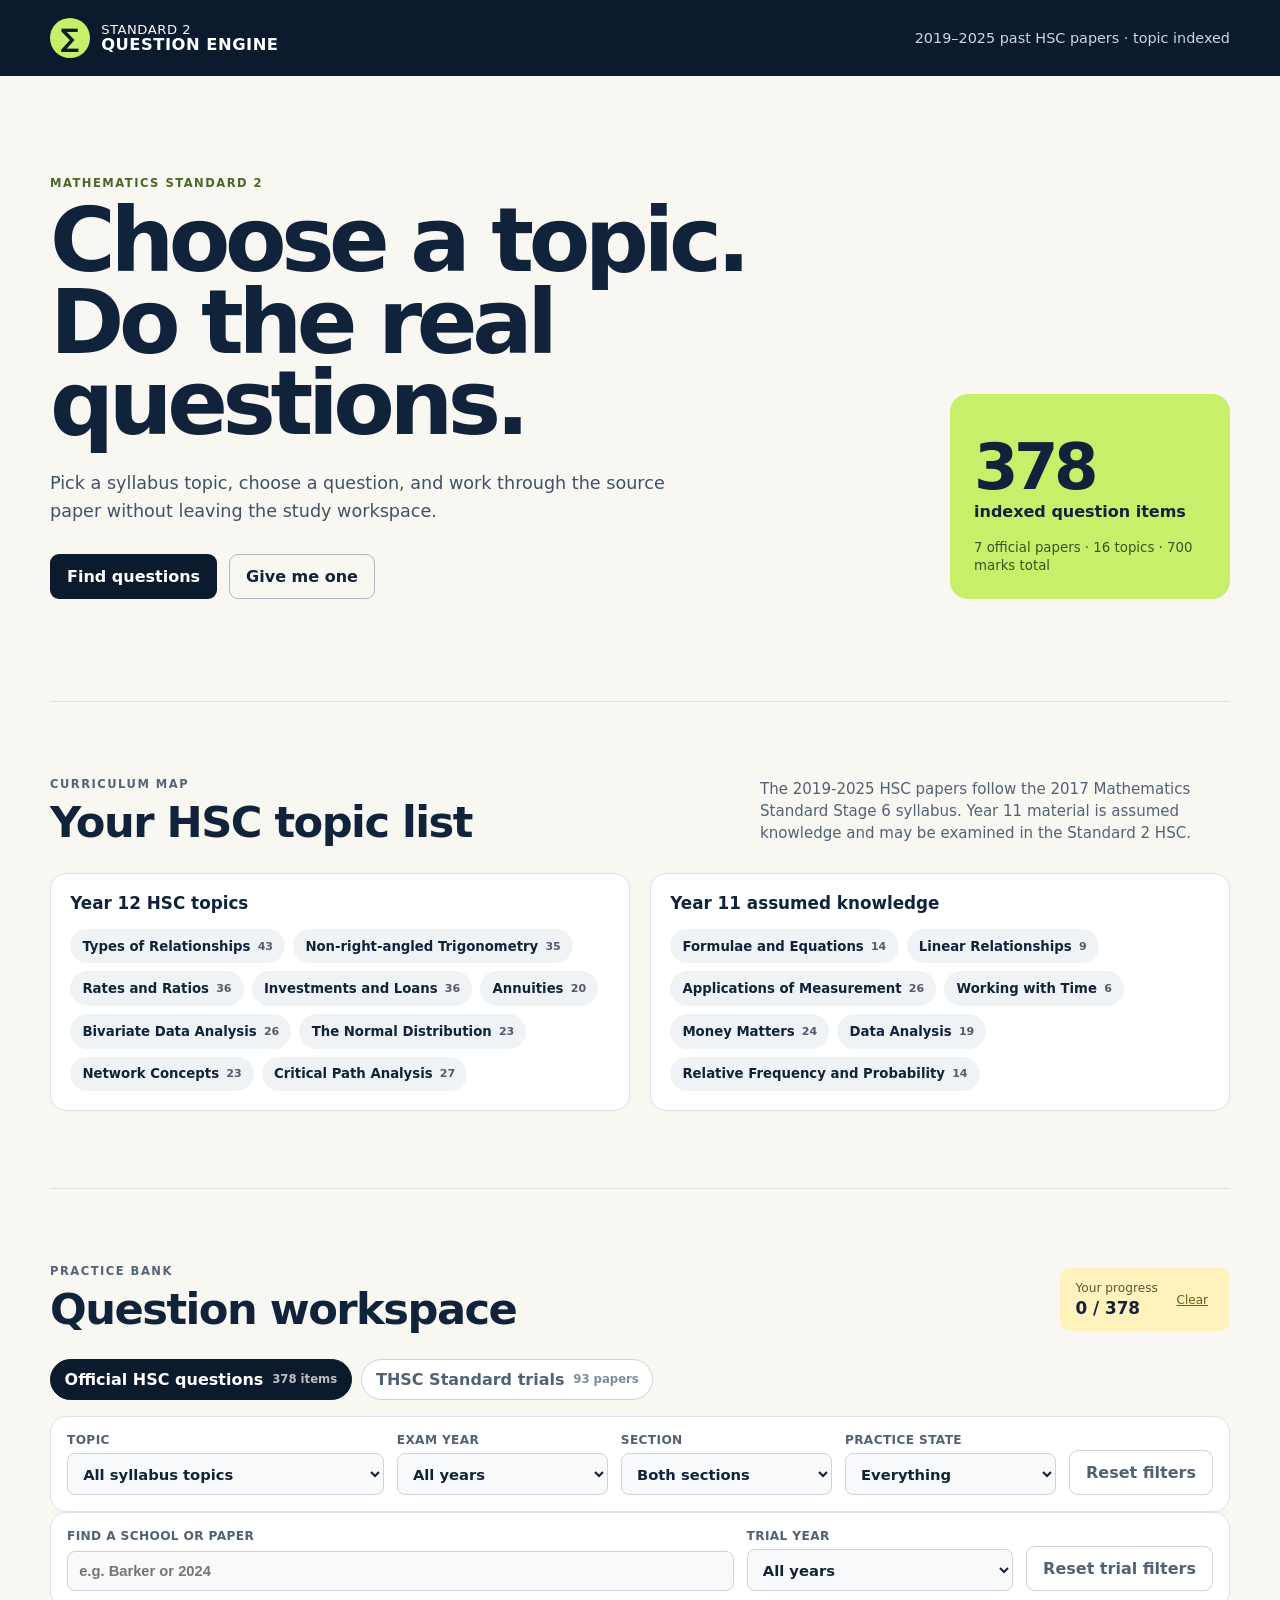
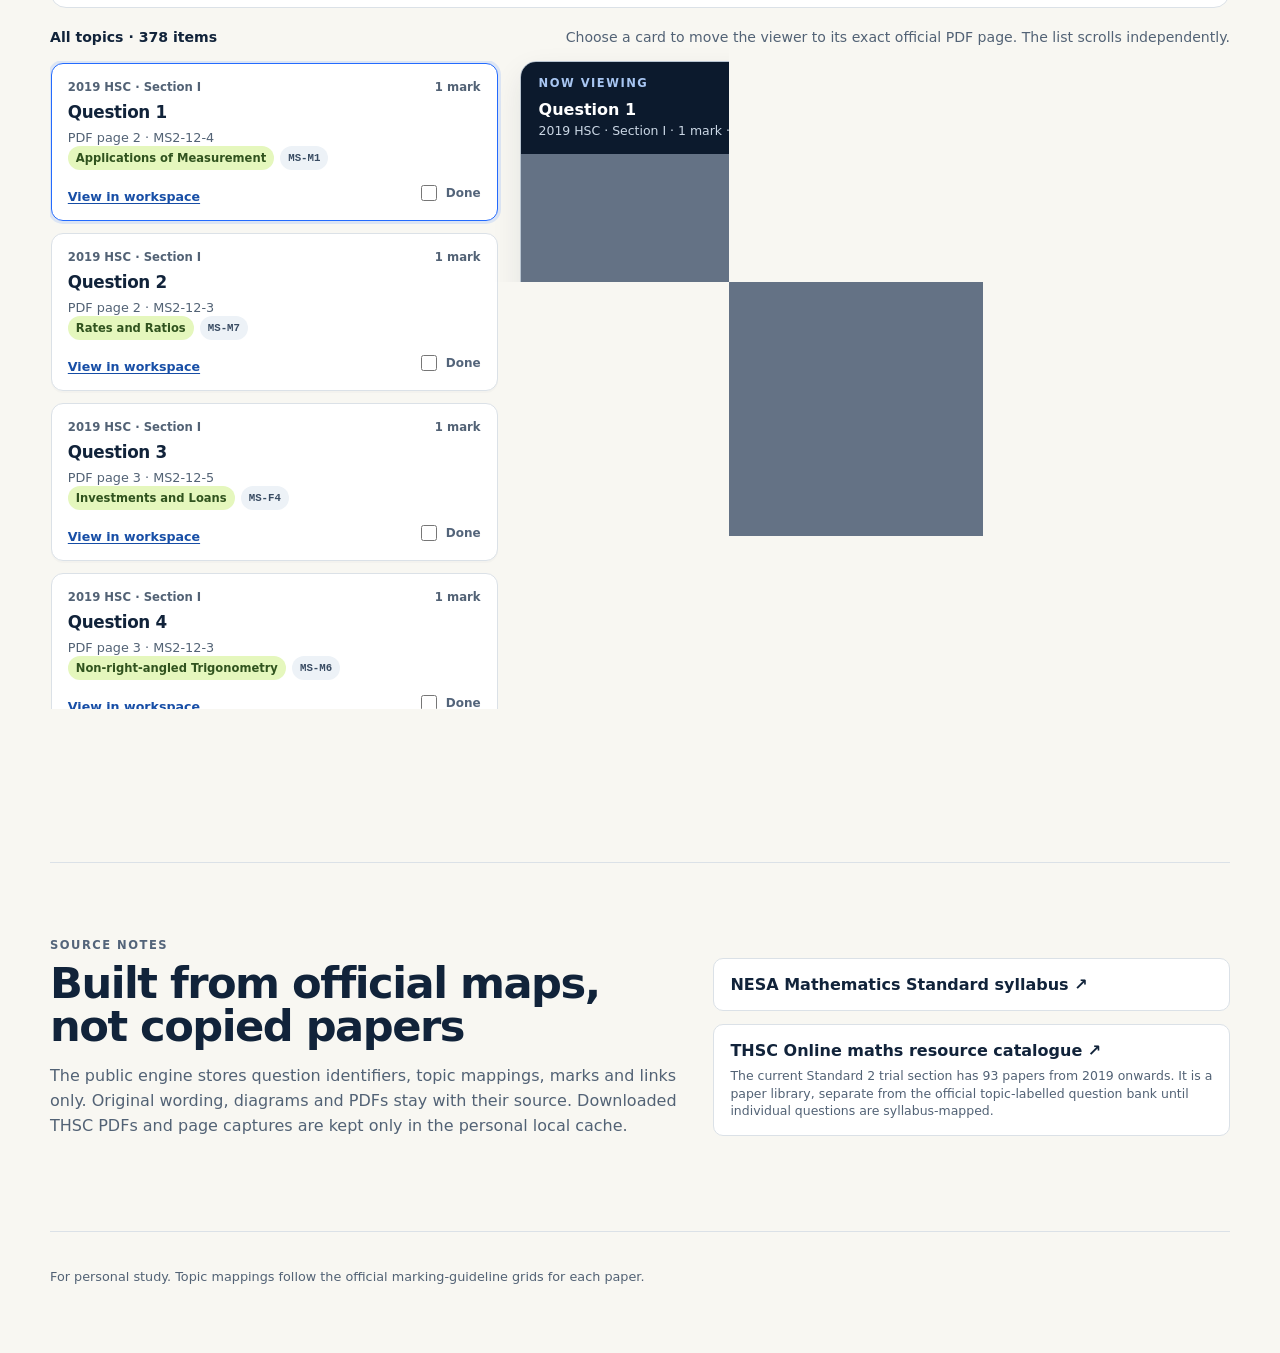
==== docs/index.html @ 21aabe8d "Add minimal Pages publish artifact" ====
<!doctype html>
<html lang="en-AU">
  <head>
    <meta charset="utf-8">
    <meta name="viewport" content="width=device-width, initial-scale=1">
    <meta name="description" content="A personal topic-filtered index of 2019-2025 HSC Mathematics Standard 2 questions.">
    <title>HSC Standard 2 Question Engine</title>
    <link rel="stylesheet" href="app.css">
  </head>
  <body>
    <a class="skip-link" href="#questions">Skip to questions</a>
    <header class="site-header">
      <div class="header-inner">
        <a class="brand" href="#top" aria-label="HSC Standard 2 Question Engine home">
          <span class="brand-mark" aria-hidden="true">∑</span>
          <span>Standard 2<br><strong>Question Engine</strong></span>
        </a>
        <p class="header-note">2019–2025 past HSC papers · topic indexed</p>
      </div>
    </header>

    <main id="top">
      <section class="hero" aria-labelledby="page-title">
        <div>
          <p class="eyebrow">Mathematics Standard 2</p>
          <h1 id="page-title">Choose a topic.<br>Do the real questions.</h1>
          <p class="hero-copy">Pick a syllabus topic, choose a question, and work through the source paper without leaving the study workspace.</p>
          <div class="hero-actions">
            <a class="button primary" href="#questions">Find questions</a>
            <button class="button secondary" id="random-question" type="button">Give me one</button>
          </div>
        </div>
        <aside class="hero-stat" aria-label="Question-bank coverage">
          <strong id="hero-item-count">378</strong>
          <span>indexed question items</span>
          <small>7 official papers · 16 topics · 700 marks total</small>
        </aside>
      </section>

      <section class="curriculum-section" aria-labelledby="curriculum-title">
        <div class="section-heading">
          <div>
            <p class="eyebrow">Curriculum map</p>
            <h2 id="curriculum-title">Your HSC topic list</h2>
          </div>
          <p id="curriculum-scope" class="section-note"></p>
        </div>
        <div id="curriculum-map" class="curriculum-map" aria-label="Syllabus topic filters"></div>
      </section>

      <section class="question-section" id="questions" aria-labelledby="questions-title">
        <div class="section-heading question-heading">
          <div>
            <p class="eyebrow">Practice bank</p>
            <h2 id="questions-title">Question workspace</h2>
          </div>
          <div class="progress-card" aria-live="polite">
            <span>Your progress</span>
            <strong id="progress-value">0 / 378</strong>
            <button type="button" class="text-button" id="clear-progress">Clear</button>
          </div>
        </div>

        <div class="library-switch" role="group" aria-label="Choose a study library">
          <button class="library-button active" type="button" data-library="hsc" aria-pressed="true">Official HSC questions <small>378 items</small></button>
          <button class="library-button" type="button" data-library="thsc" aria-pressed="false">THSC Standard trials <small>93 papers</small></button>
        </div>

        <form class="filters" id="hsc-filters" aria-label="Filter official HSC questions">
          <label>
            <span>Topic</span>
            <select id="topic-filter" name="topic"></select>
          </label>
          <label>
            <span>Exam year</span>
            <select id="year-filter" name="year">
              <option value="all">All years</option>
              <option value="2025">2025</option>
              <option value="2024">2024</option>
              <option value="2023">2023</option>
              <option value="2022">2022</option>
              <option value="2021">2021</option>
              <option value="2020">2020</option>
              <option value="2019">2019</option>
            </select>
          </label>
          <label>
            <span>Section</span>
            <select id="section-filter" name="section">
              <option value="all">Both sections</option>
              <option value="I">Section I</option>
              <option value="II">Section II</option>
            </select>
          </label>
          <label>
            <span>Practice state</span>
            <select id="state-filter" name="state">
              <option value="all">Everything</option>
              <option value="open">Not yet done</option>
              <option value="done">Completed</option>
            </select>
          </label>
          <button class="button filter-reset" type="reset">Reset filters</button>
        </form>

        <form class="filters thsc-filters" id="thsc-filters" aria-label="Filter THSC Standard trial papers" hidden>
          <label class="search-filter">
            <span>Find a school or paper</span>
            <input id="thsc-search" name="search" type="search" placeholder="e.g. Barker or 2024" autocomplete="off">
          </label>
          <label>
            <span>Trial year</span>
            <select id="thsc-year-filter" name="trial-year"></select>
          </label>
          <button class="button filter-reset" type="reset">Reset trial filters</button>
        </form>

        <div class="results-toolbar" aria-live="polite">
          <p id="results-summary"></p>
          <p class="results-hint" id="results-hint"></p>
        </div>
        <div class="study-workspace" id="study-workspace">
          <section class="question-pane" aria-label="Question bank">
            <div id="question-list" class="question-list" aria-live="polite"></div>
            <p id="empty-state" class="empty-state" hidden>No items match those filters. Try another filter or reset it.</p>
          </section>
          <aside class="viewer-pane" aria-label="Source document viewer">
            <div class="viewer-toolbar">
              <div>
                <p class="eyebrow">Now viewing</p>
                <h3 id="viewer-title">Loading question…</h3>
                <p id="viewer-meta"></p>
              </div>
              <div class="viewer-links">
                <a id="viewer-source" href="#" target="_blank" rel="noreferrer">Open source ↗</a>
                <a id="viewer-download" href="#" target="_blank" rel="noreferrer">Marking guide ↗</a>
              </div>
            </div>
            <iframe id="pdf-viewer" title="Selected question source PDF" loading="eager"></iframe>
          </aside>
        </div>
      </section>

      <section class="sources" aria-labelledby="sources-title">
        <div>
          <p class="eyebrow">Source notes</p>
          <h2 id="sources-title">Built from official maps, not copied papers</h2>
          <p>The public engine stores question identifiers, topic mappings, marks and links only. Original wording, diagrams and PDFs stay with their source. Downloaded THSC PDFs and page captures are kept only in the personal local cache.</p>
        </div>
        <div class="source-links">
          <a href="https://www.nsw.gov.au/education-and-training/nesa/curriculum/mathematics/mathematics-standard-stage-6-2017" target="_blank" rel="noreferrer">NESA Mathematics Standard syllabus <span aria-hidden="true">↗</span></a>
          <a class="catalogue-link" href="https://thsconline.github.io/s/yr12/Maths/" target="_blank" rel="noreferrer">
            <span>THSC Online maths resource catalogue <b aria-hidden="true">↗</b></span>
            <small>The current Standard 2 trial section has 93 papers from 2019 onwards. It is a paper library, separate from the official topic-labelled question bank until individual questions are syllabus-mapped.</small>
          </a>
        </div>
      </section>
    </main>

    <footer>
      <p>For personal study. Topic mappings follow the official marking-guideline grids for each paper.</p>
    </footer>
    <script type="module" src="app.js"></script>
  </body>
</html>
---- docs/app.css ----
:root {
  --ink: #11233a;
  --deep: #0c1a2d;
  --muted: #526275;
  --paper: #f8f7f2;
  --surface: #ffffff;
  --line: #dbe1e7;
  --lime: #c8ef6a;
  --orange: #ff7353;
  --blue: #246bfe;
  --yellow: #fff2bc;
  --radius: 16px;
  font-family: Inter, ui-sans-serif, system-ui, -apple-system, BlinkMacSystemFont, "Segoe UI", sans-serif;
  color: var(--ink);
  background: var(--paper);
}

* { box-sizing: border-box; }
html { scroll-behavior: smooth; }
body { margin: 0; min-width: 320px; background: var(--paper); }
button, select { font: inherit; }
button, a, select, input { -webkit-tap-highlight-color: transparent; }
a { color: inherit; }
.skip-link { position: fixed; left: 1rem; top: -5rem; z-index: 10; background: var(--lime); padding: .7rem 1rem; border-radius: 8px; }
.skip-link:focus { top: 1rem; }

.site-header { background: var(--deep); color: white; }
.header-inner, main, footer { width: min(1180px, calc(100% - 2.5rem)); margin: 0 auto; }
.header-inner { min-height: 4.75rem; display: flex; align-items: center; justify-content: space-between; gap: 1rem; }
.brand { display: flex; align-items: center; gap: .7rem; text-decoration: none; font-size: .82rem; line-height: 1.05; letter-spacing: .04em; text-transform: uppercase; }
.brand strong { font-size: 1.02rem; }
.brand-mark { display: grid; place-content: center; background: var(--lime); color: var(--deep); width: 2.5rem; height: 2.5rem; border-radius: 50%; font-size: 1.6rem; font-weight: 800; }
.header-note { margin: 0; color: #cbd7e5; font-size: .9rem; }

.hero { padding: clamp(3.5rem, 8vw, 7rem) 0; display: grid; grid-template-columns: 1fr minmax(200px, 280px); gap: 3rem; align-items: end; }
.eyebrow { margin: 0 0 .65rem; color: #53647a; font-size: .72rem; line-height: 1; font-weight: 800; letter-spacing: .13em; text-transform: uppercase; }
.hero .eyebrow { color: #476928; }
h1, h2, h3, p { overflow-wrap: break-word; }
h1 { max-width: 790px; margin: 0; letter-spacing: -.06em; font-size: clamp(3rem, 7vw, 6.25rem); line-height: .91; }
h2 { margin: 0; letter-spacing: -.035em; font-size: clamp(1.8rem, 4vw, 2.7rem); line-height: 1; }
.hero-copy { max-width: 630px; margin: 1.5rem 0 0; color: #415166; font-size: 1.1rem; line-height: 1.6; }
.hero-actions { display: flex; flex-wrap: wrap; gap: .75rem; margin-top: 1.8rem; }
.button { appearance: none; border: 1px solid transparent; border-radius: 9px; cursor: pointer; text-decoration: none; font-weight: 750; padding: .75rem 1rem; transition: transform .15s ease, background .15s ease, border-color .15s ease; }
.button:hover { transform: translateY(-1px); }
.button:focus-visible, select:focus-visible, input:focus-visible, .topic-button:focus-visible, .card-link:focus-visible { outline: 3px solid #7aa8ff; outline-offset: 2px; }
.primary { background: var(--deep); color: white; }
.secondary { background: transparent; border-color: #aeb8c3; color: var(--ink); }
.hero-stat { background: var(--lime); min-height: 205px; border-radius: 18px; padding: 1.5rem; display: flex; flex-direction: column; justify-content: end; }
.hero-stat strong { display: block; font-size: 4rem; line-height: .8; letter-spacing: -.07em; }
.hero-stat span { margin-top: .6rem; font-weight: 750; }
.hero-stat small { margin-top: 1.1rem; color: #375522; line-height: 1.35; }

.curriculum-section, .question-section, .sources { padding: clamp(3rem, 6vw, 5.5rem) 0; border-top: 1px solid var(--line); }
.section-heading { display: flex; gap: 2rem; align-items: end; justify-content: space-between; margin-bottom: 1.75rem; }
.section-note { max-width: 470px; margin: 0; color: var(--muted); font-size: .94rem; line-height: 1.45; }
.curriculum-map { display: grid; grid-template-columns: repeat(2, minmax(0, 1fr)); gap: 1.25rem; }
.stream-card { background: var(--surface); border: 1px solid var(--line); border-radius: var(--radius); padding: 1.2rem; }
.stream-card h3 { margin: 0 0 1rem; font-size: 1.05rem; }
.topic-grid { display: flex; flex-wrap: wrap; gap: .5rem; }
.topic-button { appearance: none; display: flex; align-items: center; gap: .45rem; text-align: left; cursor: pointer; background: #f0f3f5; color: var(--ink); border: 1px solid transparent; border-radius: 99px; padding: .55rem .7rem; font-weight: 650; font-size: .83rem; }
.topic-button:hover { background: #e4ecf6; }
.topic-button.active { background: var(--deep); color: white; }
.topic-button small { opacity: .72; font-weight: 700; }

.question-heading { align-items: end; }
.progress-card { min-width: 155px; border-radius: 11px; padding: .8rem 1rem; background: var(--yellow); display: grid; grid-template-columns: 1fr auto; gap: .2rem .8rem; }
.progress-card span { font-size: .76rem; color: #5c5738; }
.progress-card strong { font-size: 1.05rem; }
.text-button { grid-row: 1 / span 2; grid-column: 2; appearance: none; background: transparent; border: 0; color: #705b13; cursor: pointer; font-size: .75rem; text-decoration: underline; }
.library-switch { display: flex; flex-wrap: wrap; gap: .6rem; margin-bottom: 1rem; }
.library-button { appearance: none; display: flex; align-items: center; gap: .55rem; border: 1px solid #cbd4dd; border-radius: 99px; padding: .62rem .85rem; color: var(--muted); background: var(--surface); cursor: pointer; font-weight: 760; }
.library-button small { color: inherit; opacity: .72; font-size: .73rem; }
.library-button:hover { border-color: #8ca4bd; }
.library-button.active { color: white; background: var(--deep); border-color: var(--deep); }
.filters { display: grid; grid-template-columns: 1.5fr repeat(3, 1fr) auto; gap: .8rem; padding: 1rem; background: var(--surface); border: 1px solid var(--line); border-radius: var(--radius); }
.filters label { display: grid; gap: .4rem; color: var(--muted); font-size: .76rem; font-weight: 760; letter-spacing: .03em; text-transform: uppercase; }
.filters select, .filters input { min-width: 0; color: var(--ink); background: #f7f9fa; border: 1px solid #cbd4dd; border-radius: 8px; padding: .65rem .7rem; font-size: .92rem; font-weight: 600; text-transform: none; }
.thsc-filters { grid-template-columns: minmax(260px, 2fr) minmax(150px, .8fr) auto; }
.filter-reset { align-self: end; background: transparent; color: var(--muted); border-color: #cbd4dd; white-space: nowrap; }
.results-toolbar { display: flex; justify-content: space-between; gap: 1rem; margin: 1.3rem 0 1rem; color: var(--muted); font-size: .88rem; }
.results-toolbar p { margin: 0; }
#results-summary { color: var(--ink); font-weight: 700; }
.study-workspace { display: grid; grid-template-columns: minmax(320px, .78fr) minmax(460px, 1.22fr); gap: 1rem; align-items: start; }
.question-pane { min-width: 0; }
.question-list { display: grid; gap: .75rem; max-height: min(72vh, 870px); overflow-y: auto; overscroll-behavior: contain; padding: .15rem .4rem .45rem .05rem; }
.question-card { position: relative; display: flex; flex-direction: column; min-height: 155px; padding: 1rem; border: 1px solid var(--line); border-radius: 12px; background: var(--surface); box-shadow: 0 2px 0 rgba(10, 31, 56, .02); transition: border-color .15s ease, transform .15s ease, box-shadow .15s ease; }
.question-card:hover { transform: translateY(-1px); border-color: #a3b4c5; }
.question-card.selected { border-color: var(--blue); box-shadow: 0 0 0 3px rgba(36, 107, 254, .13); }
.question-card.done { background: #f6fbec; border-color: #b4d979; }
.question-open { appearance: none; display: grid; gap: .45rem; width: 100%; padding: 0; border: 0; text-align: left; color: inherit; background: transparent; cursor: pointer; }
.question-open strong { font-size: 1.05rem; letter-spacing: -.02em; }
.question-kicker { display: flex; align-items: center; justify-content: space-between; gap: .5rem; color: var(--muted); font-size: .73rem; font-weight: 740; }
.question-meta { color: var(--muted); font-size: .8rem; line-height: 1.35; }
.tag-row { display: flex; flex-wrap: wrap; gap: .38rem; }
.tag { display: inline-flex; align-items: center; border-radius: 99px; padding: .3rem .5rem; background: #edf2f7; color: #384b62; font-size: .72rem; font-weight: 750; }
.tag.topic { background: #e5f7bd; color: #30531e; }
.tag code { font-family: ui-monospace, SFMono-Regular, Menlo, monospace; font-size: .67rem; }
.card-footer { display: flex; align-items: end; justify-content: space-between; gap: .5rem; margin-top: auto; padding-top: .8rem; }
.card-link { appearance: none; padding: 0; border: 0; background: transparent; cursor: pointer; font-size: .79rem; font-weight: 760; color: #174ea6; text-decoration: underline; text-underline-offset: .18em; }
.complete-control { display: flex; align-items: center; gap: .35rem; flex-shrink: 0; color: #53647a; font-size: .75rem; font-weight: 650; white-space: nowrap; }
.complete-control input { accent-color: #4a7e21; width: 1rem; height: 1rem; }
.empty-state { margin: 1.5rem 0 0; padding: 1.2rem; border: 1px dashed #b3c0cd; border-radius: var(--radius); color: var(--muted); text-align: center; }
.viewer-pane { position: sticky; top: 1rem; min-width: 0; overflow: hidden; border: 1px solid #b9c5d1; border-radius: var(--radius); background: #e9eef3; box-shadow: 0 12px 30px rgba(11, 33, 59, .09); }
.viewer-toolbar { display: flex; align-items: start; justify-content: space-between; gap: 1rem; padding: 1rem 1.1rem; background: var(--deep); color: white; }
.viewer-toolbar .eyebrow { color: #a8c6f2; }
.viewer-toolbar h3 { margin: 0; font-size: 1rem; }
.viewer-toolbar p:not(.eyebrow) { margin: .28rem 0 0; color: #cbd7e5; font-size: .78rem; }
.viewer-links { display: flex; flex-wrap: wrap; justify-content: end; gap: .7rem; text-align: right; }
.viewer-links a { color: #d6ebff; font-size: .76rem; font-weight: 720; white-space: nowrap; }
#pdf-viewer { display: block; width: 100%; height: min(70vh, 840px); border: 0; background: #647285; }

.sources { display: grid; grid-template-columns: 1.1fr .9fr; gap: 2rem; }
.sources h2 { max-width: 560px; }
.sources p:not(.eyebrow) { color: var(--muted); max-width: 660px; line-height: 1.55; }
.source-links { display: grid; align-content: center; gap: .8rem; }
.source-links a { padding: 1rem; border: 1px solid var(--line); border-radius: 10px; background: var(--surface); text-decoration: none; font-weight: 700; }
.source-links a:hover { border-color: var(--blue); color: #174ea6; }
.catalogue-link { display: grid; gap: .45rem; }
.catalogue-link small { color: var(--muted); font-size: .78rem; font-weight: 500; line-height: 1.4; }
.catalogue-link:hover small { color: #3f5c92; }
footer { padding: 1.5rem 0 3.5rem; border-top: 1px solid var(--line); color: var(--muted); font-size: .8rem; }

@media (max-width: 920px) {
  .filters { grid-template-columns: repeat(2, minmax(0, 1fr)); }
  .filter-reset { justify-self: start; }
  .study-workspace { grid-template-columns: 1fr; }
  .viewer-pane { position: static; }
  .question-list { max-height: 560px; }
}
@media (max-width: 650px) {
  .header-note { display: none; }
  .hero { grid-template-columns: 1fr; gap: 2rem; }
  .hero-stat { min-height: 140px; }
  .section-heading, .sources { grid-template-columns: 1fr; display: grid; }
  .curriculum-map, .filters, .thsc-filters { grid-template-columns: 1fr; }
  .results-toolbar { display: grid; }
  .results-hint { display: none; }
  .library-switch { display: grid; }
  .library-button { justify-content: space-between; }
  .viewer-toolbar { display: grid; }
  .viewer-links { justify-content: start; text-align: left; }
  #pdf-viewer { height: 65vh; }
  .header-inner, main, footer { width: min(100% - 1.5rem, 1180px); }
  h1 { font-size: clamp(3.1rem, 16vw, 4.5rem); }
}
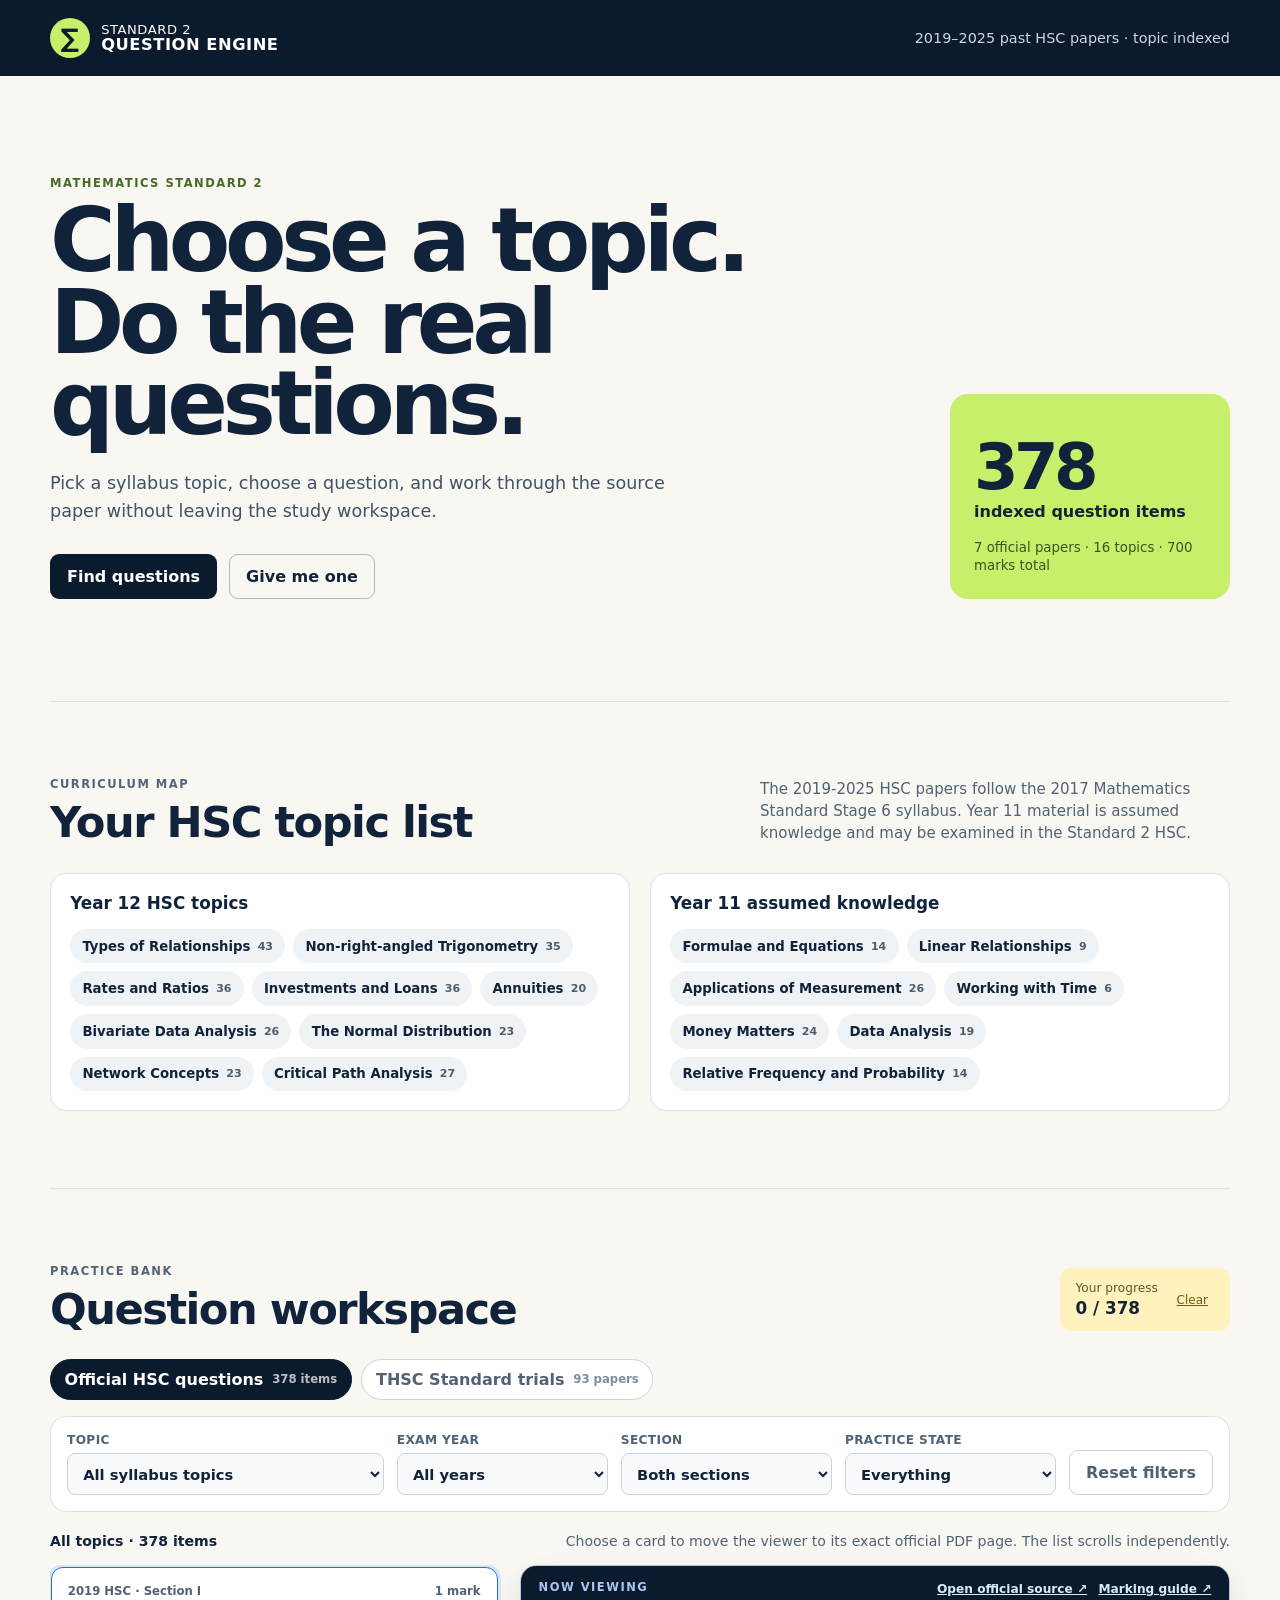
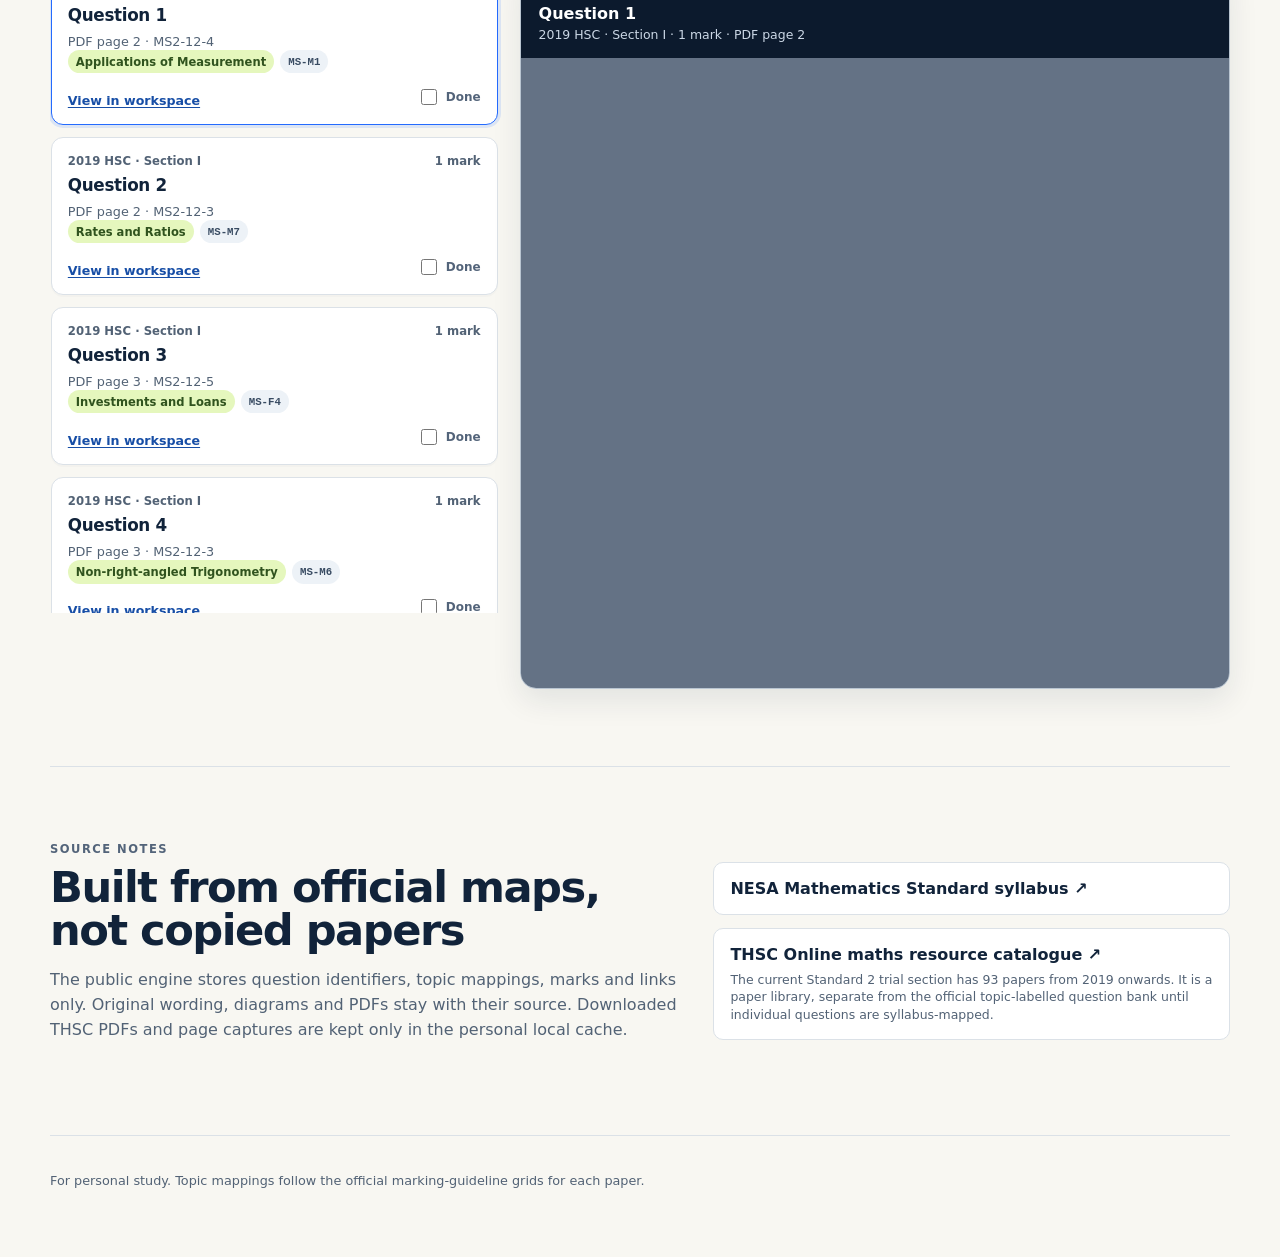
==== commit de3033a4: "Bust cached study workspace assets" ====
--- a/docs/index.html
+++ b/docs/index.html
@@ -5,7 +5,7 @@
     <meta name="viewport" content="width=device-width, initial-scale=1">
     <meta name="description" content="A personal topic-filtered index of 2019-2025 HSC Mathematics Standard 2 questions.">
     <title>HSC Standard 2 Question Engine</title>
-    <link rel="stylesheet" href="app.css">
+    <link rel="stylesheet" href="app.css?v=3ee5a4b">
   </head>
   <body>
     <a class="skip-link" href="#questions">Skip to questions</a>
@@ -160,6 +160,6 @@
     <footer>
       <p>For personal study. Topic mappings follow the official marking-guideline grids for each paper.</p>
     </footer>
-    <script type="module" src="app.js"></script>
+    <script type="module" src="app.js?v=3ee5a4b"></script>
   </body>
 </html>
--- a/docs/app.css
+++ b/docs/app.css
@@ -73,6 +73,7 @@
 .library-button:hover { border-color: #8ca4bd; }
 .library-button.active { color: white; background: var(--deep); border-color: var(--deep); }
 .filters { display: grid; grid-template-columns: 1.5fr repeat(3, 1fr) auto; gap: .8rem; padding: 1rem; background: var(--surface); border: 1px solid var(--line); border-radius: var(--radius); }
+.filters[hidden] { display: none; }
 .filters label { display: grid; gap: .4rem; color: var(--muted); font-size: .76rem; font-weight: 760; letter-spacing: .03em; text-transform: uppercase; }
 .filters select, .filters input { min-width: 0; color: var(--ink); background: #f7f9fa; border: 1px solid #cbd4dd; border-radius: 8px; padding: .65rem .7rem; font-size: .92rem; font-weight: 600; text-transform: none; }
 .thsc-filters { grid-template-columns: minmax(260px, 2fr) minmax(150px, .8fr) auto; }
